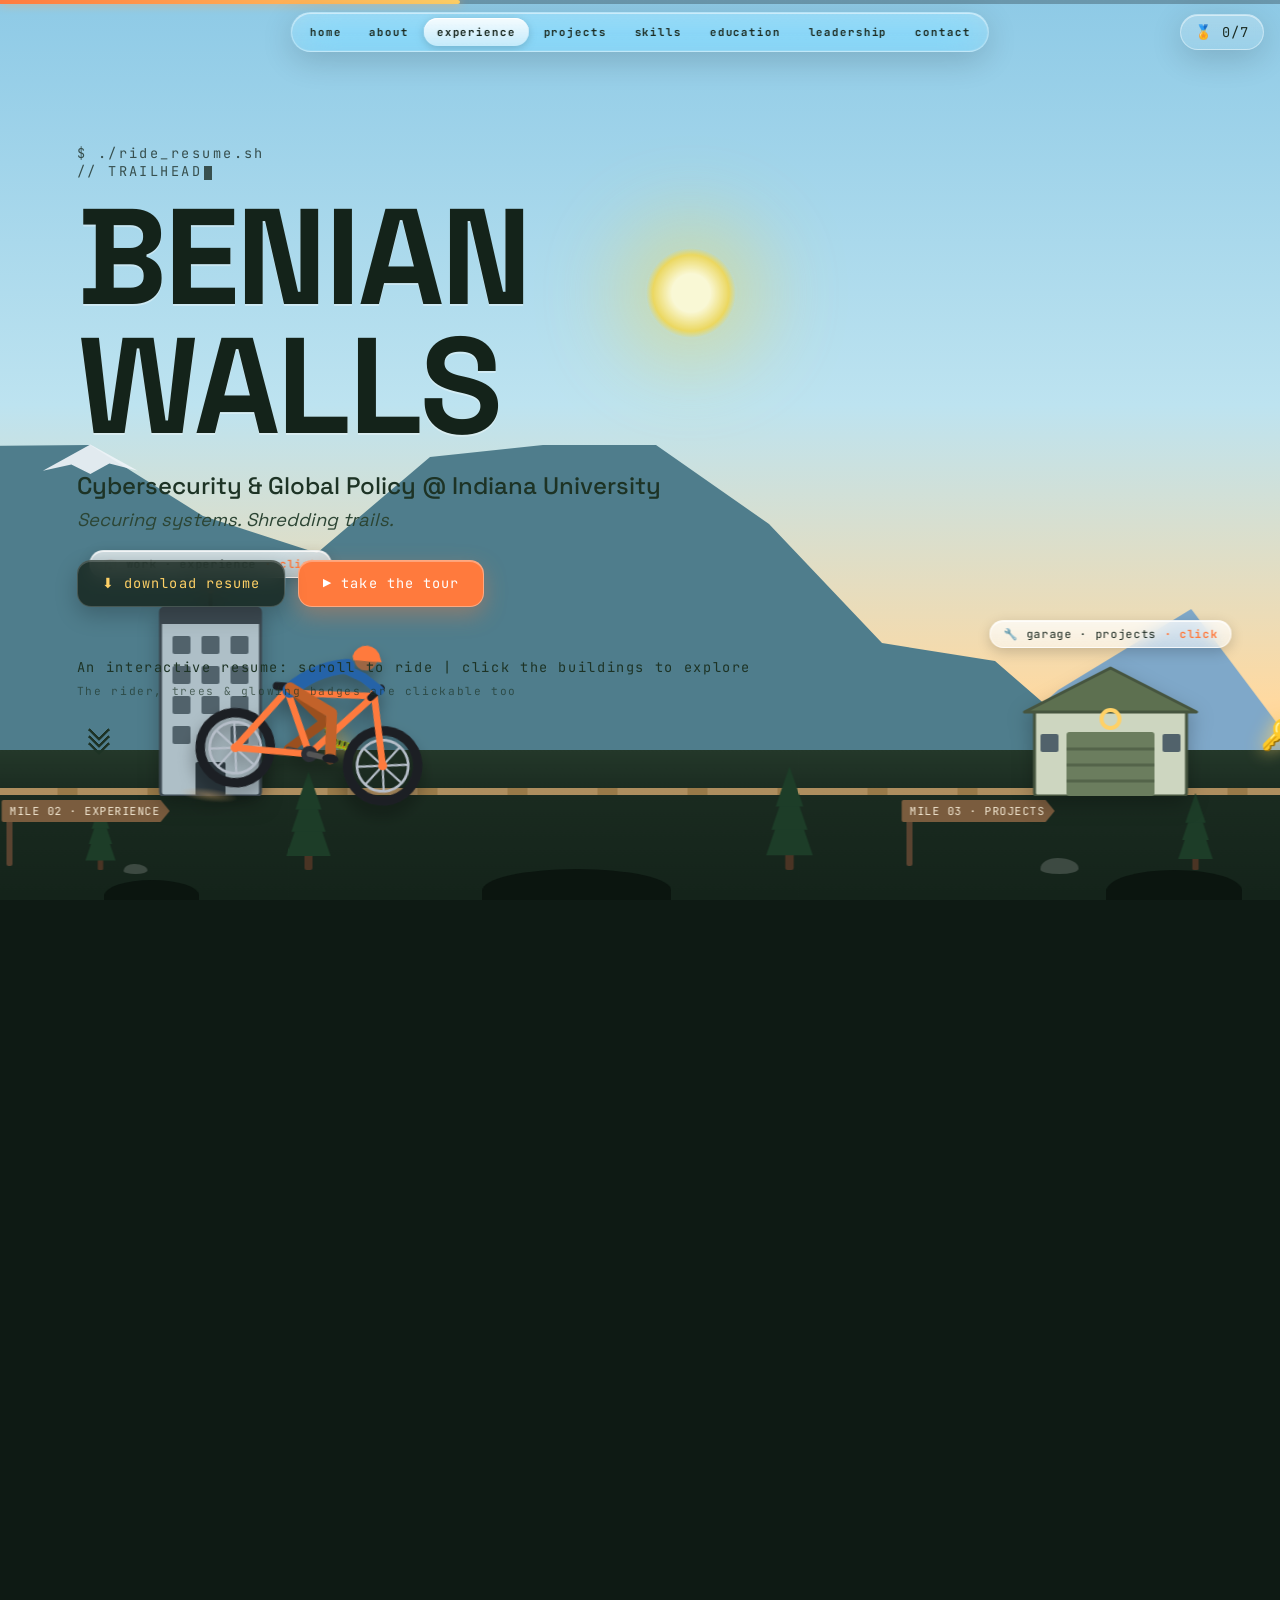
==== classic/index.html @ 5f579262 "Rebuild the trail world in 3D with three.js Replace the 2D SVG parallax scene with a procedural low-" ====
<!DOCTYPE html>
<html lang="en">
<head>
<meta charset="UTF-8" />
<meta name="viewport" content="width=device-width, initial-scale=1.0" />
<title>Benian Walls | Cybersecurity &amp; Global Policy</title>
<meta name="description" content="Benian Walls, cybersecurity student at Indiana University. Scroll to ride through my experience, projects, and skills." />
<meta name="theme-color" content="#8ecae6" />
<link rel="canonical" href="https://benianwalls.com/" />
<meta name="robots" content="noindex" />
<!-- link preview card (Open Graph + Twitter) -->
<meta property="og:type" content="website" />
<meta property="og:title" content="Benian Walls | Cybersecurity & Global Policy" />
<meta property="og:description" content="Scroll to ride: an interactive mountain-bike trail through my experience, projects, and skills. Securing systems, shredding trails." />
<meta property="og:url" content="https://benianwalls.com/" />
<meta property="og:image" content="https://benianwalls.com/assets/og.png" />
<meta property="og:image:width" content="1200" />
<meta property="og:image:height" content="630" />
<meta name="twitter:card" content="summary_large_image" />
<meta name="twitter:title" content="Benian Walls | Cybersecurity & Global Policy" />
<meta name="twitter:description" content="An interactive resume: scroll to ride through the mountains." />
<meta name="twitter:image" content="https://benianwalls.com/assets/og.png" />
<link rel="icon" href="data:image/svg+xml,<svg xmlns='http://www.w3.org/2000/svg' viewBox='0 0 100 100'><text y='.9em' font-size='90'>🚵</text></svg>" />
<link rel="preconnect" href="https://fonts.googleapis.com" />
<link rel="preconnect" href="https://fonts.gstatic.com" crossorigin />
<link href="https://fonts.googleapis.com/css2?family=Space+Grotesk:wght@400;500;700&family=JetBrains+Mono:wght@400;700&display=swap" rel="stylesheet" />
<link rel="stylesheet" href="style.css" />
<!-- Cloudflare Web Analytics -->
<script defer src='https://static.cloudflareinsights.com/beacon.min.js' data-cf-beacon='{"token": "f5797ab2a5e347eb9656a8737cb7e74e"}'></script>
<!-- End Cloudflare Web Analytics -->
</head>
<body>

<!-- ===== FIXED PARALLAX SCENE ===== -->
<div id="scene" aria-hidden="true">
  <div class="sky"></div>
  <div class="sky-night"></div>
  <div id="stars"></div>
  <div id="sun"></div>
  <div class="layer" id="mtn-far"></div>
  <div class="layer" id="mtn-mid"></div>
  <div class="layer" id="mtn-near"></div>
  <div class="layer" id="ground"></div>
  <div class="layer" id="foreground"></div>

  <!-- ===== THE BIKER ===== -->
  <div id="biker">
    <svg id="bike-svg" viewBox="0 0 200 145" xmlns="http://www.w3.org/2000/svg">
      <!-- far leg (drawn behind frame) -->
      <polyline id="leg-far" points="80,56 92,80 104,100" fill="none" stroke="#9a4f1e" stroke-width="7" stroke-linecap="round" stroke-linejoin="round"/>
      <line id="crank-far" x1="100" y1="103" x2="100" y2="119" stroke="#444" stroke-width="4" stroke-linecap="round"/>

      <!-- rear wheel -->
      <g class="wheel" id="wheel-rear">
        <circle cx="45" cy="105" r="26" fill="none" stroke="#1c1f24" stroke-width="7"/>
        <circle cx="45" cy="105" r="19" fill="none" stroke="#b6bec9" stroke-width="2"/>
        <g class="spokes" data-cx="45" data-cy="105">
          <line x1="45" y1="86" x2="45" y2="124" stroke="#b6bec9" stroke-width="1.6"/>
          <line x1="26" y1="105" x2="64" y2="105" stroke="#b6bec9" stroke-width="1.6"/>
          <line x1="31.6" y1="91.6" x2="58.4" y2="118.4" stroke="#b6bec9" stroke-width="1.6"/>
          <line x1="31.6" y1="118.4" x2="58.4" y2="91.6" stroke="#b6bec9" stroke-width="1.6"/>
        </g>
        <circle cx="45" cy="105" r="3.4" fill="#ff7a3d"/>
      </g>

      <!-- front wheel -->
      <g class="wheel" id="wheel-front">
        <circle cx="155" cy="105" r="26" fill="none" stroke="#1c1f24" stroke-width="7"/>
        <circle cx="155" cy="105" r="19" fill="none" stroke="#b6bec9" stroke-width="2"/>
        <g class="spokes" data-cx="155" data-cy="105">
          <line x1="155" y1="86" x2="155" y2="124" stroke="#b6bec9" stroke-width="1.6"/>
          <line x1="136" y1="105" x2="174" y2="105" stroke="#b6bec9" stroke-width="1.6"/>
          <line x1="141.6" y1="91.6" x2="168.4" y2="118.4" stroke="#b6bec9" stroke-width="1.6"/>
          <line x1="141.6" y1="118.4" x2="168.4" y2="91.6" stroke="#b6bec9" stroke-width="1.6"/>
        </g>
        <circle cx="155" cy="105" r="3.4" fill="#ff7a3d"/>
      </g>

      <!-- frame -->
      <g stroke="#ff7a3d" stroke-width="5" stroke-linecap="round" fill="none">
        <line x1="45" y1="105" x2="100" y2="103"/>          <!-- chainstay -->
        <line x1="100" y1="103" x2="78" y2="58"/>           <!-- seat tube -->
        <line x1="78" y1="58" x2="45" y2="105"/>            <!-- seat stay -->
        <line x1="100" y1="103" x2="140" y2="57"/>          <!-- down tube -->
        <line x1="78" y1="60" x2="138" y2="55"/>            <!-- top tube -->
        <line x1="142" y1="52" x2="155" y2="105"/>          <!-- fork -->
      </g>
      <circle cx="100" cy="103" r="6" fill="#2a2e35"/>      <!-- bb / chainring -->
      <!-- saddle + bars -->
      <line x1="70" y1="56" x2="86" y2="55" stroke="#1c1f24" stroke-width="6" stroke-linecap="round"/>
      <line x1="140" y1="56" x2="147" y2="48" stroke="#1c1f24" stroke-width="5" stroke-linecap="round"/>

      <!-- rider -->
      <g id="rider">
        <!-- torso -->
        <path d="M 80 58 Q 96 40 120 35" fill="none" stroke="#2563a8" stroke-width="11" stroke-linecap="round"/>
        <!-- arm -->
        <polyline points="118,37 133,42 146,50" fill="none" stroke="#2563a8" stroke-width="7" stroke-linecap="round" stroke-linejoin="round"/>
        <!-- head -->
        <circle cx="133" cy="28" r="8.5" fill="#9c6644"/>
        <!-- helmet -->
        <path d="M 123 27 A 10.5 10.5 0 0 1 143.5 26 L 145 29 L 124 30 Z" fill="#ff7a3d"/>
      </g>

      <!-- near leg (drawn in front) -->
      <line id="crank-near" x1="100" y1="103" x2="100" y2="87" stroke="#555" stroke-width="4" stroke-linecap="round"/>
      <polyline id="leg-near" points="80,56 96,76 100,87" fill="none" stroke="#c2622a" stroke-width="8" stroke-linecap="round" stroke-linejoin="round"/>
      <ellipse id="foot-near" cx="100" cy="87" rx="6" ry="3.4" fill="#1c1f24"/>

      <!-- headlight beam (appears at night) -->
      <polygon id="headlight" points="150,55 200,38 200,72" fill="url(#beam)" opacity="0"/>
      <defs>
        <linearGradient id="beam" x1="0" y1="0" x2="1" y2="0">
          <stop offset="0" stop-color="#fff3b0" stop-opacity="0.85"/>
          <stop offset="1" stop-color="#fff3b0" stop-opacity="0"/>
        </linearGradient>
      </defs>
    </svg>
    <div id="dust"></div>
  </div>
</div>

<!-- progress bar -->
<div id="trail-progress"><div id="trail-progress-fill"></div></div>

<!-- floating section dock -->
<nav id="topnav" class="mono" aria-label="Sections">
  <span id="nav-slider" aria-hidden="true"></span>
  <a href="#start" data-target="start">home</a>
  <a href="#about" data-target="about">about</a>
  <a href="#experience" data-target="experience">experience</a>
  <a href="#projects" data-target="projects">projects</a>
  <a href="#skills" data-target="skills">skills</a>
  <a href="#education" data-target="education">education</a>
  <a href="#leadership" data-target="leadership">leadership</a>
  <a href="#contact" data-target="contact">contact</a>
</nav>

<!-- badge counter -->
<div id="hud" class="mono" title="Glowing badges are hidden along the trail, click them!">🏅 <span id="badge-count">0</span>/<span id="badge-total">7</span></div>

<!-- hacker mode toggle (appears once all badges are collected) -->
<button id="hack-toggle" class="mono" hidden>ENTER HACKER MODE</button>
<div id="scanlines" aria-hidden="true"></div>

<!-- all-badges-collected toast -->
<div id="toast">
  <strong>🏆 TRAIL MASTER</strong>
  <p class="mono">All 7 badges collected. HACKER MODE unlocked.</p>
</div>

<!-- ===== SCROLLING CONTENT ===== -->
<main>

  <section class="panel hero" id="start">
    <div class="hero-inner">
      <p class="mono kicker" id="kicker"><span id="term-text"></span><span class="term-cursor" aria-hidden="true"></span></p>
      <h1>BENIAN<br/>WALLS</h1>
      <p class="subtitle">Cybersecurity &amp; Global Policy @ Indiana University</p>
      <p class="tagline">Securing systems. Shredding trails.</p>
      <div class="hero-actions">
        <a class="btn-resume mono" href="../assets/BenianWalls-Resume.pdf" download>⬇ download resume</a>
        <button class="btn-tour mono" id="tour-btn">▶ take the tour</button>
      </div>
      <div class="scroll-hint">
        <span class="mono">An interactive resume: scroll to ride | click the buildings to explore</span>
        <span class="mono hint2">The rider, trees &amp; glowing badges are clickable too</span>
        <button class="scroll-cta" id="scroll-cta" aria-label="Start the ride">
          <span class="cta-pill mono">swipe to ride <span class="pill-arrow">→</span></span>
          <span class="chev"></span>
          <span class="chev"></span>
          <span class="chev"></span>
        </button>
      </div>
    </div>
  </section>

  <!-- the ride: empty trail sections; the world landmarks carry the content -->
  <section class="panel" id="about"></section>
  <section class="panel" id="experience"></section>
  <section class="panel" id="projects"></section>
  <section class="panel" id="skills"></section>
  <section class="panel" id="education"></section>
  <section class="panel" id="leadership"></section>
  <section class="panel" id="contact"></section>

</main>

<!-- ===== LANDMARK POPUPS ===== -->
<div id="popups">

  <div class="popup" id="popup-about" role="dialog" aria-modal="true" aria-label="About Me">
    <div class="card popup-panel">
      <button class="popup-close" aria-label="Close">✕</button>
      <p class="mono kicker">MILE 01 · WHO'S RIDING</p>
      <h2>About Me</h2>
      <div class="about-flex">
        <img class="portrait" src="../assets/headshot.jpg" alt="Benian Walls" loading="lazy" onerror="this.style.display='none'" />
        <p>I’m a cybersecurity student at Indiana University’s Luddy School of Informatics, Computing, and Engineering, graduating in May 2028. I enjoy learning both the technical and broader sides of security, from working with vulnerability management, phishing simulations, and SIEM tools to understanding how cybersecurity impacts organizations and the world around us.</p>
      </div>
      <ul class="fact-list">
        <li><span class="mono">📍</span> Bloomington, IN</li>
        <li><span class="mono">🗣</span> Fluent in English &amp; Turkish</li>
        <li><span class="mono">🏅</span> Hudson &amp; Holland Scholar: merit program for academic excellence &amp; leadership</li>
        <li><span class="mono">🎓</span> Provost Scholarship recipient</li>
        <li><span class="mono">⏰</span> Off the clock: fishing, traveling, and finding new trails</li>
      </ul>
      <div class="photo-strip">
        <figure class="polaroid tilt-l">
          <img src="../assets/fishing.jpg" alt="Benian holding a freshly caught bass on a lake boardwalk" loading="lazy" onerror="this.closest('.polaroid').style.display='none'" />
          <figcaption class="mono">caught one 🎣</figcaption>
        </figure>
        <figure class="polaroid tilt-r">
          <img src="../assets/travel.jpg" alt="Benian in San Francisco with the Bay Bridge behind him" loading="lazy" onerror="this.closest('.polaroid').style.display='none'" />
          <figcaption class="mono">san francisco 🌉</figcaption>
        </figure>
        <figure class="polaroid tilt-l">
          <img src="../assets/bike.jpg" alt="Benian and a riding buddy holding their bikes in front of a covered bridge" loading="lazy" onerror="this.closest('.polaroid').style.display='none'" />
          <figcaption class="mono">actual trails 🚵</figcaption>
        </figure>
      </div>
    </div>
  </div>

  <div class="popup" id="popup-experience" role="dialog" aria-modal="true" aria-label="Experience">
    <div class="card popup-panel">
      <button class="popup-close" aria-label="Close">✕</button>
      <p class="mono kicker">MILE 02 · THE CLIMB</p>
      <h2>Experience</h2>

      <div class="job club-job">
        <img class="club-logo" src="../assets/indianapolis_airport_authority_logo.jpeg" alt="Indianapolis Airport Authority logo" loading="lazy" onerror="this.style.display='none'" />
        <div class="club-body">
        <div class="job-head">
          <h3>Cybersecurity Intern</h3>
          <span class="mono when">May - Aug 2026</span>
        </div>
        <p class="org">Indianapolis Airport Authority · Indianapolis, IN</p>
        <ul>
          <li>Supported enterprise cybersecurity operations through vulnerability management, asset inventory oversight, risk assessments, and compliance-related security activities</li>
          <li>Assisted SIEM monitoring, endpoint security management, threat investigation, and security awareness initiatives to strengthen organizational security posture</li>
        </ul>
        </div>
      </div>

      <div class="job club-job">
        <img class="club-logo" src="../assets/IUlogo.jpeg" alt="Indiana University logo" loading="lazy" onerror="this.style.display='none'" />
        <div class="club-body">
        <div class="job-head">
          <h3>Student IT Support</h3>
          <span class="mono when">Aug 2026 - Present</span>
        </div>
        <p class="org">Indiana University UITS · Bloomington, IN</p>
        <ul>
          <li>Providing technical support for students, faculty, and staff across account, device, Wi-Fi, and software issues</li>
          <li>Documenting tickets, troubleshooting issues, and solving problems while following IU service procedures</li>
        </ul>
        </div>
      </div>

      <div class="job club-job">
        <img class="club-logo" src="../assets/byteshield_sol.jpeg" alt="ByteShield Solutions logo" loading="lazy" onerror="this.style.display='none'" />
        <div class="club-body">
        <div class="job-head">
          <h3>Contracted Security Solutions Specialist</h3>
          <span class="mono when">Aug 2025 - Present</span>
        </div>
        <p class="org">ByteShield Solutions · Bloomington, IN</p>
        <ul>
          <li>Conducting Nessus scans to find security weaknesses, reporting 35+ high-risk issues per project with 95% remediation</li>
          <li>Reviewing firewalls, devices, and network rules, reducing unauthorized access attempts by 40%</li>
          <li>Creating phishing tests using GoPhish, helping reduce risky clicks by 45%</li>
        </ul>
        </div>
      </div>
    </div>
  </div>

  <div class="popup" id="popup-projects" role="dialog" aria-modal="true" aria-label="Projects">
    <div class="card popup-panel">
      <button class="popup-close" aria-label="Close">✕</button>
      <p class="mono kicker">MILE 03 · BUILDS</p>
      <h2>Projects</h2>

      <div class="project">
        <h3>MalwareScope <span class="mono tech">Python · PyTorch · scikit-learn · FastAPI · SHAP</span></h3>
        <p>ML-powered static malware detector for Windows PE files, training Random Forest and PyTorch neural-network models on the EMBER2018/2024 benchmarks; the best model detects 79% of malware at a deployable 0.1% false-positive rate. Added SHAP explainability, a calibrated UNCERTAIN band, and a VirusTotal cross-check, served through a FastAPI web dashboard, CLI, and a Chrome extension that scans downloads in real time.</p>
        <a class="repo-link mono" href="https://github.com/benianwalls/malwarescope" target="_blank" rel="noopener">view code on github ↗</a>
      </div>

      <div class="project">
        <h3>LLM Agent Security Lab <span class="mono tech">Python · Git</span></h3>
        <p>Built a vulnerable-and-defended LLM-agent environment to evaluate indirect prompt injection, mock data exfiltration, system prompt leakage, and unsafe tool execution in a controlled sandbox. Implemented guardrails outside the model: least-privilege tool access, output encoding, and recipient restrictions.</p>
        <a class="repo-link mono" href="https://github.com/benianwalls/llm-agent-security-lab" target="_blank" rel="noopener">view code on github ↗</a>
      </div>

      <div class="project">
        <h3>Python Port Scanner <span class="mono tech">Python</span></h3>
        <p>A Python tool that scans target IPs, identifies open ports, and assesses potential attack surfaces on target systems.</p>
        <a class="repo-link mono" href="https://github.com/benianwalls/Port_Scanner" target="_blank" rel="noopener">view code on github ↗</a>
      </div>
    </div>
  </div>

  <div class="popup" id="popup-skills" role="dialog" aria-modal="true" aria-label="Skills">
    <div class="card popup-panel">
      <button class="popup-close" aria-label="Close">✕</button>
      <p class="mono kicker">MILE 04 · GEAR CHECK</p>
      <h2>Skills</h2>
      <div class="skill-group">
        <h4 class="mono">SECURITY &amp; NETWORKING</h4>
        <div class="chips">
          <span>Nessus</span><span>Nmap</span><span>GoPhish</span><span>Arctic Wolf</span><span>Tanium</span><span>Wireshark</span><span>OWASP Top 10</span><span>NIST</span><span>CIS Controls</span>
        </div>
      </div>
      <div class="skill-group">
        <h4 class="mono">PROGRAMMING &amp; SCRIPTING</h4>
        <div class="chips">
          <span>Python</span><span>SQL</span><span>Java</span><span>JavaScript</span><span>HTML</span><span>CSS</span>
        </div>
      </div>
      <div class="skill-group">
        <h4 class="mono">SYSTEMS &amp; TOOLS</h4>
        <div class="chips">
          <span>Linux</span><span>Kali Linux</span><span>Git / GitHub</span><span>Windows</span><span>macOS</span><span>Terminal</span>
        </div>
      </div>
    </div>
  </div>

  <div class="popup" id="popup-education" role="dialog" aria-modal="true" aria-label="Education and Certificates">
    <div class="card popup-panel">
      <button class="popup-close" aria-label="Close">✕</button>
      <p class="mono kicker">MILE 05 · SUMMIT ROUTE</p>
      <h2>Education &amp; Certs</h2>
      <div class="job club-job">
        <img class="club-logo" src="../assets/IUlogo.jpeg" alt="Indiana University logo" loading="lazy" onerror="this.style.display='none'" />
        <div class="club-body">
        <div class="job-head">
          <h3>B.S. Cybersecurity &amp; Global Policy</h3>
          <span class="mono when">May 2028</span>
        </div>
        <p class="org">Indiana University | Luddy School of Informatics, Computing, and Engineering</p>
        <ul>
          <li>Minor: Central Eurasian Studies with Language</li>
        </ul>
        </div>
      </div>
      <div class="job club-job">
        <img class="club-logo" src="../assets/google.png" alt="Google logo" loading="lazy" onerror="this.style.display='none'" />
        <div class="club-body">
        <div class="job-head">
          <h3>Google Cybersecurity Certificate</h3>
          <span class="mono when">Oct 2025</span>
        </div>
        <p class="org">Coursera</p>
        <ul>
          <li>Network security, risk management, threat analysis, incident response; hands-on with Linux, Wireshark, and SQL</li>
        </ul>
        </div>
      </div>
    </div>
  </div>

  <div class="popup" id="popup-leadership" role="dialog" aria-modal="true" aria-label="Leadership">
    <div class="card popup-panel">
      <button class="popup-close" aria-label="Close">✕</button>
      <p class="mono kicker">MILE 06 · RIDING WITH THE PACK</p>
      <h2>Leadership</h2>
      <div class="job club-job">
        <img class="club-logo" src="../assets/ingineering.jpg" alt="INgineering at IU club logo" loading="lazy" onerror="this.style.display='none'" />
        <div class="club-body">
        <div class="job-head">
          <h3>President, Ingineering Club</h3>
          <span class="mono when">Apr 2026 - Present</span>
        </div>
        <p class="org">Indiana University</p>
        <ul>
          <li>Recruited and manage an executive board of 7 and a community of 400+ members</li>
          <li>Run day-to-day operations: events, meetings, and project coordination</li>
        </ul>
        </div>
      </div>
      <div class="job club-job">
        <img class="club-logo" src="../assets/cyberclub.jpeg" alt="IU Cybersecurity Club logo" loading="lazy" onerror="this.style.display='none'" />
        <div class="club-body">
        <div class="job-head">
          <h3>Member, Cybersecurity Club</h3>
          <span class="mono when">Sep 2024 - Present</span>
        </div>
        <p class="org">Indiana University</p>
        <ul>
          <li>Hands-on ethical hacking, threat analysis, and network defense; workshops on cloud security and malware analysis</li>
        </ul>
        </div>
      </div>
    </div>
  </div>

  <div class="popup" id="popup-contact" role="dialog" aria-modal="true" aria-label="Contact">
    <div class="card popup-panel contact-card">
      <button class="popup-close" aria-label="Close">✕</button>
      <p class="mono kicker">// END OF TRAIL</p>
      <h2>Let's Connect</h2>
      <p>Open to internships, security projects, and a good ride.</p>
      <div class="contact-links">
        <a href="mailto:bwalls06@outlook.com" class="contact-btn">📧 bwalls06@outlook.com</a>
        <a href="https://www.linkedin.com/in/benianwalls/" target="_blank" rel="noopener" class="contact-btn">💼 LinkedIn</a>
        <a href="https://github.com/benianwalls" target="_blank" rel="noopener" class="contact-btn">🐙 GitHub</a>
        <a href="../assets/BenianWalls-Resume.pdf" download class="contact-btn">📄 Download Resume</a>
      </div>
      <button class="back-to-start mono" id="back-to-start">⟲ ride back to the trailhead</button>
      <p class="mono footer-note">© 2026 Benian Walls · built with way too much time · <a href="../">3D version</a></p>
    </div>
  </div>

</div>

<script src="script.js"></script>
</body>
</html>
---- classic/style.css ----
/* ============ BASE ============ */
* { margin: 0; padding: 0; box-sizing: border-box; }

:root {
  --orange: #ff7a3d;
  --pine: #0e1a14;
  --ink: #16211b;
  --paper: rgba(250, 248, 242, 0.94);
  --mono: "JetBrains Mono", ui-monospace, monospace;
  --sans: "Space Grotesk", system-ui, sans-serif;
  --night: 0; /* 0 = day, 1 = night — driven by JS */
}

html { scroll-behavior: smooth; }

body {
  font-family: var(--sans);
  color: var(--ink);
  background: var(--pine);
  overflow-x: hidden;
  /* let the browser pan vertically; horizontal drags go to our ride handler */
  touch-action: pan-y pinch-zoom;
}

.mono { font-family: var(--mono); }

/* ============ FIXED SCENE ============ */
#scene {
  position: fixed;
  inset: 0;
  overflow: hidden;
  z-index: 0;
}

.sky {
  position: absolute; inset: 0;
  background: linear-gradient(to bottom, #8ecae6 0%, #bde3f0 45%, #ffd9a0 78%, #ffb677 100%);
}

.sky-night {
  position: absolute; inset: 0;
  background: linear-gradient(to bottom, #060a18 0%, #0d1530 50%, #2a2150 85%, #4a2b4d 100%);
  opacity: 0;
}

#stars {
  position: absolute; inset: 0 0 30% 0;
  opacity: 0;
}
#stars .star {
  position: absolute;
  background: #fff;
  border-radius: 50%;
  animation: twinkle 3s ease-in-out infinite;
}
@keyframes twinkle {
  0%, 100% { opacity: 0.9; }
  50% { opacity: 0.25; }
}

#sun {
  position: absolute;
  width: 90px; height: 90px;
  border-radius: 50%;
  background: radial-gradient(circle, #fff6d6 30%, #ffd166 60%, rgba(255, 209, 102, 0) 75%);
  box-shadow: 0 0 80px 30px rgba(255, 209, 102, 0.45);
  left: 70%; top: 18%;
}

.layer {
  position: absolute;
  bottom: 0; left: 0;
  will-change: transform;
}

#mtn-far  { height: 70vh; }
#mtn-mid  { height: 55vh; }
#mtn-near { height: 42vh; }
#ground   { height: 150px; }
#foreground { height: 90px; }

.layer svg { display: block; height: 100%; }

/* ground strip */
#ground .ground-base {
  position: absolute; inset: 0;
  background: linear-gradient(to bottom, #24382a 0%, #1a2b20 30%, #14231a 100%);
}
#ground .trail-line {
  position: absolute; left: 0; right: 0; top: 38px;
  height: 7px;
  background: repeating-linear-gradient(90deg, #c8a06a 0 70px, #b08850 70px 90px);
  border-radius: 4px;
  opacity: 0.85;
}

/* trees & rocks (built in JS) */
.tree {
  position: absolute;
  bottom: 30px;
  width: 0; height: 0;
}
.tree .canopy {
  position: absolute; bottom: 14px; left: 50%;
  transform: translateX(-50%);
  width: 0; height: 0;
  border-left: 22px solid transparent;
  border-right: 22px solid transparent;
  border-bottom: 64px solid #1d3d28;
}
.tree .canopy.c2 { bottom: 38px; border-bottom-width: 50px; border-left-width: 17px; border-right-width: 17px; }
.tree .canopy.c3 { bottom: 60px; border-bottom-width: 38px; border-left-width: 13px; border-right-width: 13px; }
.tree .trunk {
  position: absolute; bottom: 0; left: 50%;
  transform: translateX(-50%);
  width: 8px; height: 18px;
  background: #4a3424;
  border-radius: 2px;
}

.rock {
  position: absolute; bottom: 26px;
  background: #3d4a42;
  border-radius: 45% 55% 50% 50% / 70% 65% 35% 30%;
}

.signpost {
  position: absolute; bottom: 34px;
  width: 0;
}
.signpost .post {
  position: absolute; bottom: 0; left: -3px;
  width: 6px; height: 52px;
  background: #5a4330;
  border-radius: 2px;
}
.signpost .sign {
  position: absolute; bottom: 44px; left: -8px;
  background: #7a5c3e;
  color: #f5ead5;
  font-family: var(--mono);
  font-size: 11px;
  letter-spacing: 0.5px;
  padding: 4px 10px 4px 8px;
  white-space: nowrap;
  border-radius: 2px;
  clip-path: polygon(0 0, calc(100% - 9px) 0, 100% 50%, calc(100% - 9px) 100%, 0 100%);
  box-shadow: 0 2px 4px rgba(0,0,0,0.35);
}

/* landmarks — clickable buildings along the trail */
.landmark {
  position: absolute;
  bottom: 104px;
  display: flex;
  flex-direction: column;
  align-items: center;
  gap: 8px;
  cursor: pointer;
  transform-origin: bottom center;
  transition: transform 0.2s ease;
}
.landmark:hover { transform: scale(1.04); }
.landmark:focus-visible {
  outline: 3px solid var(--orange);
  outline-offset: 6px;
  border-radius: 8px;
}
.landmark svg { display: block; filter: drop-shadow(0 8px 10px rgba(0, 0, 0, 0.25)); }

.lm-label {
  font-size: 0.7rem;
  letter-spacing: 0.06em;
  white-space: nowrap;
  color: #14231a;
  background: linear-gradient(180deg, rgba(255, 255, 255, 0.75), rgba(255, 255, 255, 0.55));
  backdrop-filter: blur(8px);
  -webkit-backdrop-filter: blur(8px);
  border: 1px solid rgba(255, 255, 255, 0.6);
  border-radius: 99px;
  padding: 6px 13px;
  box-shadow: 0 4px 14px rgba(0, 0, 0, 0.18), inset 0 1px 0 rgba(255, 255, 255, 0.8);
  animation: label-bob 2.2s ease-in-out infinite;
}
.lm-click { color: var(--orange); font-weight: 700; }
@keyframes label-bob {
  0%, 100% { transform: translateY(0); }
  50% { transform: translateY(-7px); }
}

/* building windows: dark by day, warm glow at night */
.lm-window { fill: #51626b; transition: fill 0.6s ease; }
body.night .lm-window {
  fill: #ffd166;
  filter: drop-shadow(0 0 6px rgba(255, 209, 102, 0.8));
}

/* foreground bushes */
.bush {
  position: absolute; bottom: -12px;
  background: #0b150f;
  border-radius: 50% 50% 0 0;
}

/* ============ BIKER ============ */
#biker {
  position: absolute;
  left: 14%;
  bottom: 84px;
  width: 270px;
  will-change: transform;
  filter: drop-shadow(0 10px 8px rgba(0, 0, 0, 0.35));
}

#dust {
  position: absolute;
  left: 10px; bottom: 2px;
  width: 60px; height: 14px;
  border-radius: 50%;
  background: radial-gradient(ellipse, rgba(200, 160, 106, 0.55), transparent 70%);
  opacity: 0;
}

/* ============ PROGRESS BAR ============ */
#trail-progress {
  position: fixed;
  top: 0; left: 0; right: 0;
  height: 4px;
  background: rgba(0, 0, 0, 0.25);
  z-index: 50;
}
#trail-progress-fill {
  height: 100%;
  width: 0;
  background: linear-gradient(90deg, var(--orange), #ffd166);
  border-radius: 0 3px 3px 0;
  box-shadow: 0 0 10px rgba(255, 170, 80, 0.8);
}

::selection { background: var(--orange); color: #fff; }

/* ============ FLOATING SECTION DOCK ============ */
#topnav {
  position: fixed;
  top: 12px; left: 50%;
  transform: translateX(-50%);
  z-index: 55;
  display: flex;
  align-items: center;
  gap: 2px;
  padding: 5px;
  width: max-content;
  /* stay a centered pill — never stretch into the badge counter */
  max-width: calc(100vw - 240px);
  overflow-x: auto;
  touch-action: pan-x;
  scrollbar-width: none;
  border-radius: 99px;
  /* liquid glass: frosted tint + heavy blur with saturation boost */
  background: linear-gradient(180deg, rgba(255, 255, 255, 0.22), rgba(255, 255, 255, 0.08));
  backdrop-filter: blur(22px) saturate(180%);
  -webkit-backdrop-filter: blur(22px) saturate(180%);
  border: 1px solid rgba(255, 255, 255, 0.38);
  box-shadow:
    0 8px 32px rgba(0, 0, 0, 0.16),
    inset 0 1px 0 rgba(255, 255, 255, 0.5),
    inset 0 -1px 0 rgba(255, 255, 255, 0.08);
}
#topnav a {
  position: relative;
  z-index: 1;
  padding: 7px 13px;
  font-size: 0.68rem;
  font-weight: 700;
  letter-spacing: 0.08em;
  text-decoration: none;
  color: #1c2b21;
  cursor: pointer;
  border-radius: 99px;
  white-space: nowrap;
  transition: color 0.25s ease;
}
#topnav a:hover { color: #ff7a3d; }
#topnav a.active { color: #14231a; }
#nav-slider {
  position: absolute;
  top: 5px; bottom: 5px; left: 0;
  width: 0;
  background: linear-gradient(180deg, rgba(255, 255, 255, 0.9), rgba(255, 255, 255, 0.5));
  border-radius: 99px;
  box-shadow:
    0 2px 10px rgba(0, 0, 0, 0.18),
    inset 0 1px 0 rgba(255, 255, 255, 0.95);
  transition: transform 0.4s cubic-bezier(0.3, 0.8, 0.3, 1), width 0.4s cubic-bezier(0.3, 0.8, 0.3, 1);
}

/* at night the glass keeps its frost but the labels go light */
body.night #topnav a { color: #eef3ec; text-shadow: 0 1px 3px rgba(0, 0, 0, 0.45); }
body.night #topnav a:hover { color: #ffd166; }
body.night #topnav a.active { color: #14231a; text-shadow: none; }

/* badge HUD matches the glass */
#hud {
  background: linear-gradient(180deg, rgba(255, 255, 255, 0.22), rgba(255, 255, 255, 0.08)) !important;
  backdrop-filter: blur(22px) saturate(180%);
  -webkit-backdrop-filter: blur(22px) saturate(180%);
  border: 1px solid rgba(255, 255, 255, 0.38) !important;
  color: #1c2b21 !important;
  box-shadow: 0 8px 32px rgba(0, 0, 0, 0.16), inset 0 1px 0 rgba(255, 255, 255, 0.5);
}
body.night #hud { color: #ffd166 !important; }
body.hacked #topnav { background: rgba(2, 16, 8, 0.45); border-color: rgba(0, 255, 140, 0.25); }
body.hacked #topnav a { color: #7dffb0; }
body.hacked #topnav a.active { color: #02110a; }
body.hacked #nav-slider { background: #41ff9a; }

#topnav::-webkit-scrollbar { display: none; }

@media (max-width: 900px) {
  /* small screens: dock stays centered, allow internal scroll */
  #topnav { max-width: calc(100vw - 24px); }
  #topnav a { padding: 6px 10px; font-size: 0.6rem; }
}

/* ============ CONTENT ============ */
/* main + panels are transparent overlays — clicks must fall through
   to the scene; cards re-enable pointer events for their own content */
main { position: relative; z-index: 10; pointer-events: none; }

.panel {
  min-height: 100vh;
  display: flex;
  align-items: center;
  padding: 12vh 6vw;
}
.card, .hero-inner { pointer-events: auto; }

/* hero */
.hero { align-items: flex-start; padding-top: 16vh; }

/* cinematic entrance: hero copy rises in, staggered */
@keyframes rise-in {
  from { opacity: 0; transform: translateY(28px); }
  to { opacity: 1; transform: translateY(0); }
}
.hero-inner > * { animation: rise-in 0.85s cubic-bezier(0.2, 0.7, 0.3, 1) backwards; }
.hero-inner > *:nth-child(1) { animation-delay: 0.1s; }
.hero-inner > *:nth-child(2) { animation-delay: 0.25s; }
.hero-inner > *:nth-child(3) { animation-delay: 0.45s; }
.hero-inner > *:nth-child(4) { animation-delay: 0.6s; }
.hero-inner > *:nth-child(5) { animation-delay: 0.75s; }
.hero-inner > *:nth-child(6) { animation-delay: 0.95s; }

/* the biker rolls in from the left on load (backwards fill only, so the
   scroll-driven inline transform takes over once the entrance finishes) */
@keyframes biker-in {
  from { transform: translateX(-65vw); }
  to { transform: translateX(0); }
}
#biker { animation: biker-in 1.5s cubic-bezier(0.22, 0.9, 0.3, 1) 0.25s backwards; }
.hero-inner h1 {
  font-size: clamp(3.4rem, 11vw, 8.5rem);
  line-height: 0.95;
  letter-spacing: -0.02em;
  color: #14231a;
  text-shadow: 0 2px 0 rgba(255, 255, 255, 0.35);
}
.kicker {
  color: #14231a;
  font-size: 0.85rem;
  letter-spacing: 0.18em;
  margin-bottom: 0.8rem;
  opacity: 0.75;
  white-space: pre-line;
  min-height: 2.6em; /* reserve both terminal lines so typing doesn't shift the hero */
}
.term-cursor {
  display: inline-block;
  width: 0.55em;
  height: 1em;
  margin-left: 2px;
  background: currentColor;
  vertical-align: text-bottom;
  animation: term-blink 1s steps(1) infinite;
}
@keyframes term-blink {
  0%, 49% { opacity: 1; }
  50%, 100% { opacity: 0; }
}
.subtitle {
  margin-top: 1.2rem;
  font-size: clamp(1.05rem, 2.4vw, 1.5rem);
  font-weight: 500;
  color: #1d3325;
}
.tagline {
  margin-top: 0.4rem;
  font-size: clamp(0.95rem, 2vw, 1.15rem);
  color: #2c4534;
  font-style: italic;
}
.scroll-hint {
  margin-top: 3.2rem;
  display: flex;
  flex-direction: column;
  gap: 0.2rem;
  color: #1d3325;
  font-size: 0.85rem;
  letter-spacing: 0.12em;
  transition: opacity 0.5s ease, transform 0.5s ease;
}
/* fade the hint once the ride begins */
body.riding .scroll-hint {
  opacity: 0;
  transform: translateY(10px);
  pointer-events: none;
}
.scroll-cta {
  margin-top: 1.4rem;
  display: flex;
  flex-direction: column;
  align-items: center;
  width: fit-content;
  padding: 8px 14px;
  background: none;
  border: none;
  color: inherit;
  cursor: pointer;
}
.scroll-cta .chev {
  width: 16px;
  height: 16px;
  margin-top: -9px;
  border-right: 3px solid currentColor;
  border-bottom: 3px solid currentColor;
  border-radius: 1px;
  transform: rotate(45deg);
  animation: chev-cascade 1.8s ease-in-out infinite;
}
.scroll-cta .chev:nth-child(3) { animation-delay: 0.18s; }
.scroll-cta .chev:nth-child(4) { animation-delay: 0.36s; }
.scroll-cta:hover .chev { color: var(--orange); }
@keyframes chev-cascade {
  0%, 60%, 100% { opacity: 0.25; transform: rotate(45deg) translate(0, 0); }
  30% { opacity: 1; transform: rotate(45deg) translate(4px, 4px); }
}

/* phones: glass pill with a nudging arrow instead of bare chevrons */
.scroll-cta .cta-pill {
  display: none;
  align-items: center;
  gap: 0.55rem;
  padding: 11px 20px;
  font-size: 0.78rem;
  font-weight: 700;
  letter-spacing: 0.16em;
  text-transform: uppercase;
  color: #14231a;
  border: 1px solid rgba(255, 255, 255, 0.5);
  border-radius: 99px;
  background: linear-gradient(180deg, rgba(255, 255, 255, 0.55), rgba(255, 255, 255, 0.28));
  backdrop-filter: blur(14px) saturate(160%);
  -webkit-backdrop-filter: blur(14px) saturate(160%);
  box-shadow: 0 8px 24px rgba(0, 0, 0, 0.16), inset 0 1px 0 rgba(255, 255, 255, 0.7);
  animation: cta-pulse 2.2s ease-in-out infinite;
}
.scroll-cta .pill-arrow {
  display: inline-block;
  font-size: 1rem;
  line-height: 1;
  animation: arrow-nudge 1.4s ease-in-out infinite;
}
@keyframes cta-pulse {
  0%, 100% { box-shadow: 0 8px 24px rgba(0, 0, 0, 0.16), 0 0 0 0 rgba(255, 122, 61, 0.45), inset 0 1px 0 rgba(255, 255, 255, 0.7); }
  55% { box-shadow: 0 8px 24px rgba(0, 0, 0, 0.16), 0 0 0 14px rgba(255, 122, 61, 0), inset 0 1px 0 rgba(255, 255, 255, 0.7); }
}
@keyframes arrow-nudge {
  0%, 100% { transform: translateX(0); opacity: 0.65; }
  50% { transform: translateX(6px); opacity: 1; }
}
@media (max-width: 768px) {
  /* hide the scroll CTA on phones; it overlaps the bike */
  .scroll-cta { display: none; }
}

/* cards — liquid glass */
.card {
  max-width: 720px;
  background: linear-gradient(180deg, rgba(255, 255, 255, 0.72), rgba(255, 255, 255, 0.52));
  border-radius: 28px;
  padding: clamp(1.6rem, 4vw, 3rem);
  box-shadow:
    0 24px 60px rgba(0, 0, 0, 0.18),
    inset 0 1px 0 rgba(255, 255, 255, 0.75),
    inset 0 -1px 0 rgba(255, 255, 255, 0.15);
  border: 1px solid rgba(255, 255, 255, 0.5);
  backdrop-filter: blur(24px) saturate(180%);
  -webkit-backdrop-filter: blur(24px) saturate(180%);
}

.card .kicker { color: var(--orange); opacity: 1; }

.card h2 {
  font-size: clamp(2rem, 5vw, 3rem);
  margin-bottom: 1.4rem;
  letter-spacing: -0.01em;
  background: linear-gradient(100deg, #16211b 30%, #3e8e5a);
  -webkit-background-clip: text;
  background-clip: text;
  -webkit-text-fill-color: transparent;
}
body.hacked .card h2 { background: none; -webkit-text-fill-color: currentColor; }

.card p { line-height: 1.65; }

/* about photos */
.about-flex {
  display: flex;
  gap: 1.4rem;
  align-items: flex-start;
}
.portrait {
  width: 130px;
  height: 130px;
  object-fit: cover;
  object-position: top;
  border-radius: 50%;
  border: 4px solid var(--orange);
  box-shadow: 0 8px 22px rgba(0, 0, 0, 0.22);
  flex-shrink: 0;
}

.photo-strip {
  display: flex;
  flex-wrap: wrap;
  gap: 1.4rem;
  margin-top: 1.8rem;
  justify-content: center;
}
.polaroid {
  background: #fff;
  padding: 10px 10px 6px;
  border-radius: 4px;
  box-shadow: 0 10px 28px rgba(0, 0, 0, 0.28);
  transition: transform 0.25s ease;
}
.polaroid img {
  display: block;
  width: 190px;
  height: 230px;
  object-fit: cover;
  border-radius: 2px;
}
.polaroid figcaption {
  text-align: center;
  font-size: 0.72rem;
  color: #4a544c;
  padding: 7px 0 4px;
}
.tilt-l { transform: rotate(-2.5deg); }
.tilt-r { transform: rotate(2deg); }
.polaroid:hover { transform: rotate(0) scale(1.06); }

/* org logos next to jobs/clubs/schools */
.club-job { display: flex; gap: 1.1rem; align-items: flex-start; }
.club-body { flex: 1; min-width: 0; }
.club-logo {
  width: 60px;
  height: 60px;
  object-fit: contain;
  background: #fff;
  padding: 5px;
  border-radius: 16px;
  border: 1px solid rgba(20, 35, 26, 0.08);
  box-shadow: 0 6px 18px rgba(0, 0, 0, 0.12), inset 0 1px 0 rgba(255, 255, 255, 0.9);
  flex-shrink: 0;
  box-sizing: border-box;
}

.fact-list {
  list-style: none;
  margin-top: 1.4rem;
  display: grid;
  gap: 0.7rem;
}
.fact-list li {
  display: flex;
  gap: 0.7rem;
  align-items: baseline;
  line-height: 1.5;
}

/* jobs */
.job { margin-bottom: 1.8rem; }
.job:last-child { margin-bottom: 0; }
.job-head {
  display: flex;
  justify-content: space-between;
  align-items: baseline;
  flex-wrap: wrap;
  gap: 0.3rem;
}
.job h3 { font-size: 1.2rem; }
.when { font-size: 0.78rem; color: #6a7468; letter-spacing: 0.04em; margin-left: auto; white-space: nowrap; }
.org { font-size: 0.92rem; color: var(--orange); font-weight: 500; margin: 0.2rem 0 0.5rem; }
.job ul { padding-left: 1.2rem; display: grid; gap: 0.35rem; }
.job li { line-height: 1.55; }
.badge {
  font-family: var(--mono);
  font-size: 0.62rem;
  letter-spacing: 0.1em;
  text-transform: uppercase;
  background: linear-gradient(135deg, var(--orange), #ffb347);
  color: #fff;
  border-radius: 99px;
  padding: 3px 9px;
  vertical-align: middle;
  margin-left: 0.4rem;
  box-shadow: 0 2px 8px rgba(255, 122, 61, 0.35);
}

/* resume + repo links */
.hero-actions {
  margin-top: 1.8rem;
  display: flex;
  flex-wrap: wrap;
  align-items: center;
  gap: 0.8rem;
  pointer-events: auto;
}
.hero-actions .btn-resume { margin-top: 0; }
.btn-tour {
  font-size: 0.85rem;
  letter-spacing: 0.08em;
  color: #fff;
  background: var(--orange);
  padding: 0.85rem 1.5rem;
  border-radius: 14px;
  border: 1px solid rgba(255, 255, 255, 0.35);
  cursor: pointer;
  box-shadow: 0 8px 22px rgba(255, 122, 61, 0.35), inset 0 1px 0 rgba(255, 255, 255, 0.3);
  transition: transform 0.15s ease, background 0.15s ease, box-shadow 0.15s ease;
}
.btn-tour:hover {
  transform: translateY(-2px);
  background: #e8631f;
  box-shadow: 0 14px 30px rgba(255, 122, 61, 0.45);
}
body.hacked .btn-tour { background: #04140c; color: #41ff9a; border-color: #1f8f4f; }

.btn-resume {
  display: inline-block;
  margin-top: 1.8rem;
  font-size: 0.85rem;
  letter-spacing: 0.08em;
  background: rgba(20, 35, 26, 0.82);
  color: #ffd166;
  padding: 0.85rem 1.5rem;
  border-radius: 14px;
  border: 1px solid rgba(255, 255, 255, 0.18);
  text-decoration: none;
  backdrop-filter: blur(10px);
  -webkit-backdrop-filter: blur(10px);
  box-shadow: 0 8px 22px rgba(0, 0, 0, 0.22), inset 0 1px 0 rgba(255, 255, 255, 0.18);
  transition: transform 0.15s ease, background 0.15s ease, color 0.15s ease, box-shadow 0.15s ease;
}
.btn-resume:hover {
  transform: translateY(-2px);
  background: var(--orange);
  color: #fff;
  box-shadow: 0 14px 30px rgba(255, 122, 61, 0.4);
}

.repo-link {
  display: inline-block;
  margin-top: 0.55rem;
  font-size: 0.78rem;
  color: var(--orange);
  text-decoration: none;
  border-bottom: 1px dashed currentColor;
  padding-bottom: 1px;
}
.repo-link:hover { color: #c2531a; }

/* projects */
.project { margin-bottom: 1.6rem; }
.project:last-child { margin-bottom: 0; }
.project h3 { font-size: 1.15rem; margin-bottom: 0.45rem; }
.tech { font-size: 0.72rem; color: #6a7468; margin-left: 0.5rem; letter-spacing: 0.06em; }

/* skills */
.skill-group { margin-bottom: 1.4rem; }
.skill-group:last-child { margin-bottom: 0; }
.skill-group h4 {
  font-size: 0.75rem;
  letter-spacing: 0.16em;
  color: #6a7468;
  margin-bottom: 0.6rem;
}
.chips { display: flex; flex-wrap: wrap; gap: 0.5rem; }
.chips span {
  font-family: var(--mono);
  font-size: 0.8rem;
  background: rgba(20, 35, 26, 0.06);
  color: #1d3325;
  border: 1px solid rgba(20, 35, 26, 0.16);
  padding: 6px 13px;
  border-radius: 99px;
  box-shadow: inset 0 1px 0 rgba(255, 255, 255, 0.6);
  transition: background 0.2s ease, transform 0.2s ease;
}
.chips span:hover { background: rgba(255, 122, 61, 0.14); transform: translateY(-1px); }

/* contact */
.contact-card { text-align: center; max-width: 560px; margin: 0 auto; }
.contact-links {
  display: flex;
  flex-direction: column;
  gap: 0.8rem;
  margin: 1.8rem 0 2.4rem;
}
.contact-btn {
  display: block;
  text-decoration: none;
  font-family: var(--mono);
  font-size: 0.95rem;
  color: #14231a;
  background: rgba(255, 255, 255, 0.55);
  border: 1px solid rgba(20, 35, 26, 0.18);
  border-radius: 16px;
  padding: 0.9rem 1.2rem;
  backdrop-filter: blur(8px);
  -webkit-backdrop-filter: blur(8px);
  box-shadow: 0 4px 16px rgba(0, 0, 0, 0.08), inset 0 1px 0 rgba(255, 255, 255, 0.8);
  transition: transform 0.15s ease, background 0.15s ease, color 0.15s ease, box-shadow 0.15s ease;
}
.contact-btn:hover {
  background: var(--orange);
  border-color: var(--orange);
  color: #fff;
  transform: translateY(-3px);
  box-shadow: 0 12px 28px rgba(255, 122, 61, 0.35);
}
.back-to-start {
  display: block;
  width: 100%;
  margin-top: 1.1rem;
  font-family: var(--mono);
  font-size: 0.85rem;
  letter-spacing: 0.08em;
  color: #14231a;
  background: rgba(255, 255, 255, 0.4);
  border: 1px dashed rgba(20, 35, 26, 0.35);
  border-radius: 16px;
  padding: 0.85rem 1.2rem;
  cursor: pointer;
  transition: background 0.2s ease, color 0.2s ease, transform 0.2s ease;
}
.back-to-start:hover {
  background: var(--orange);
  border-color: var(--orange);
  color: #fff;
  transform: translateY(-2px);
}
body.hacked .back-to-start { background: #04140c; color: #7dffb0; border-color: #1f8f4f; }
body.hacked .back-to-start:hover { background: #00ff88; color: #02110a; }

.footer-note { font-size: 0.7rem; color: #8a948c; }

/* center most panels' cards, alternate slightly */
#about .card, #projects .card, #leadership .card { margin-left: auto; }
#contact { justify-content: center; }

/* ============ LANDMARK POPUPS ============ */
.popup {
  position: fixed;
  inset: 0;
  z-index: 110;
  display: none;
  align-items: center;
  justify-content: center;
  padding: 4vh 4vw;
  background: rgba(8, 14, 10, 0.45);
  backdrop-filter: blur(8px);
  -webkit-backdrop-filter: blur(8px);
}
.popup.open { display: flex; }
.popup-panel {
  position: relative;
  width: 100%;
  max-height: 90vh;
  overflow-y: auto;
  animation: popup-in 0.35s cubic-bezier(0.2, 0.9, 0.3, 1.15);
}
@keyframes popup-in {
  from { opacity: 0; transform: translateY(30px) scale(0.93); }
  to { opacity: 1; transform: translateY(0) scale(1); }
}
/* during the tour, cards drift in slowly instead of popping */
body.touring .popup-panel {
  animation: popup-in 1.1s cubic-bezier(0.2, 0.8, 0.3, 1) both;
}
.popup-close {
  position: absolute;
  top: 14px; right: 16px;
  width: 36px; height: 36px;
  border-radius: 50%;
  border: 1px solid rgba(20, 35, 26, 0.18);
  background: rgba(255, 255, 255, 0.65);
  cursor: pointer;
  font-size: 0.95rem;
  color: #14231a;
  transition: background 0.15s ease, color 0.15s ease, transform 0.2s ease;
}
.popup-close:hover { background: var(--orange); color: #fff; transform: rotate(90deg); }
@media (max-width: 640px) {
  /* bigger tap target on phones */
  .popup-close { width: 46px; height: 46px; font-size: 1.15rem; top: 10px; right: 12px; }
}
body.hacked .popup-close { background: #04140c; color: #41ff9a; border-color: #1f8f4f; }

/* reveal animation (kept for any future in-flow cards) */
.reveal {
  opacity: 0;
  transform: translateY(46px) scale(0.97);
  transition: opacity 0.8s ease, transform 0.8s cubic-bezier(0.2, 0.7, 0.3, 1);
}
.reveal.visible {
  opacity: 1;
  transform: translateY(0) scale(1);
}

/* ============ CLICKABLE WORLD ============ */
#biker, .tree, .rock, .signpost .sign, .collectible { cursor: pointer; }

/* tree shake (wrapper so it doesn't fight the per-tree scale) */
.sway { position: absolute; bottom: 0; left: 0; transform-origin: bottom center; }
.sway.shaking { animation: tree-shake 0.55s ease; }
@keyframes tree-shake {
  0%, 100% { transform: rotate(0); }
  20% { transform: rotate(7deg); }
  45% { transform: rotate(-6deg); }
  70% { transform: rotate(3deg); }
}

.rock.bouncing { animation: rock-bounce 0.45s ease; }
@keyframes rock-bounce {
  0%, 100% { transform: translateY(0); }
  40% { transform: translateY(-16px); }
  70% { transform: translateY(0); }
  85% { transform: translateY(-6px); }
}

/* collectible badges */
.collectible {
  position: absolute;
  bottom: 150px;
  font-size: 30px;
  line-height: 1;
  user-select: none;
  filter: drop-shadow(0 0 9px rgba(255, 209, 102, 0.9));
  animation: float-bob 2.4s ease-in-out infinite;
}
@keyframes float-bob {
  0%, 100% { transform: translateY(0); }
  50% { transform: translateY(-13px); }
}
.collectible.collected { animation: badge-pop 0.55s ease forwards; pointer-events: none; }
@keyframes badge-pop {
  40% { transform: scale(1.6) rotate(12deg); opacity: 1; }
  100% { transform: scale(0) rotate(40deg); opacity: 0; }
}

/* badge HUD */
#hud {
  position: fixed;
  top: 14px; right: 16px;
  z-index: 60;
  background: rgba(14, 26, 20, 0.82);
  color: #ffd166;
  font-size: 0.85rem;
  letter-spacing: 0.08em;
  padding: 8px 14px;
  border-radius: 99px;
  border: 1px solid rgba(255, 209, 102, 0.35);
  backdrop-filter: blur(4px);
}
#hud.bump { animation: hud-bump 0.35s ease; }
@keyframes hud-bump {
  40% { transform: scale(1.18); }
  100% { transform: scale(1); }
}

/* "+1" floater */
.floater {
  position: fixed;
  z-index: 70;
  pointer-events: none;
  font-family: var(--mono);
  font-weight: 700;
  color: #ffd166;
  text-shadow: 0 1px 3px rgba(0, 0, 0, 0.5);
  animation: rise 0.9s ease-out forwards;
}
@keyframes rise {
  to { transform: translateY(-52px); opacity: 0; }
}

/* confetti */
.confetti-piece {
  position: fixed;
  top: -14px;
  width: 9px; height: 14px;
  z-index: 80;
  pointer-events: none;
  animation: confetti-fall linear forwards;
}
@keyframes confetti-fall {
  to { transform: translateY(112vh) rotate(720deg); }
}

/* toast */
#toast {
  position: fixed;
  top: 50%; left: 50%;
  transform: translate(-50%, -50%) scale(0.8);
  z-index: 90;
  background: linear-gradient(180deg, rgba(255, 255, 255, 0.8), rgba(255, 255, 255, 0.62));
  backdrop-filter: blur(24px) saturate(180%);
  -webkit-backdrop-filter: blur(24px) saturate(180%);
  border: 1px solid rgba(255, 255, 255, 0.6);
  outline: 2px solid var(--orange);
  border-radius: 22px;
  padding: 1.6rem 2.2rem;
  text-align: center;
  box-shadow: 0 24px 70px rgba(0, 0, 0, 0.45);
  opacity: 0;
  pointer-events: none;
  transition: opacity 0.35s ease, transform 0.35s cubic-bezier(0.2, 0.7, 0.3, 1.4);
}
#toast.show { opacity: 1; transform: translate(-50%, -50%) scale(1); }
#toast strong { font-size: 1.3rem; letter-spacing: 0.06em; }
#toast p { margin-top: 0.5rem; font-size: 0.78rem; color: #5a6458; }

.hint2 { font-size: 0.7rem; opacity: 0.65; margin-top: 0.3rem; }

/* ============ HACKER MODE (unlocked at 7/7 badges) ============ */
#hack-toggle {
  position: fixed;
  top: 60px; right: 16px;
  z-index: 60;
  font-family: var(--mono);
  font-size: 0.72rem;
  letter-spacing: 0.12em;
  background: #04140c;
  color: #41ff9a;
  border: 1px solid #1f8f4f;
  border-radius: 99px;
  padding: 7px 13px;
  cursor: pointer;
  text-shadow: 0 0 8px rgba(0, 255, 140, 0.5);
  animation: hack-pulse 2.2s ease-in-out infinite;
}
@keyframes hack-pulse {
  0%, 100% { box-shadow: 0 0 6px rgba(0, 255, 140, 0.25); }
  50% { box-shadow: 0 0 16px rgba(0, 255, 140, 0.6); }
}

#scanlines {
  position: fixed; inset: 0;
  z-index: 95;
  pointer-events: none;
  display: none;
  background: repeating-linear-gradient(0deg, rgba(0, 0, 0, 0.16) 0 2px, transparent 2px 4px);
  mix-blend-mode: multiply;
}
body.hacked #scanlines { display: block; animation: flicker 4s linear infinite; }
@keyframes flicker {
  0%, 100% { opacity: 0.9; }
  92% { opacity: 0.9; }
  93% { opacity: 0.55; }
  94% { opacity: 0.9; }
  97% { opacity: 0.7; }
}

body.hacked #scene { filter: brightness(0.5) saturate(0.45) hue-rotate(75deg); }
body.hacked { background: #020805; }

body.hacked .card {
  background: rgba(3, 16, 9, 0.92);
  border-color: rgba(0, 255, 140, 0.22);
  color: #7dffb0;
  box-shadow: 0 24px 60px rgba(0, 0, 0, 0.55), 0 0 28px rgba(0, 255, 140, 0.07);
}
body.hacked .card h2, body.hacked .card h3 {
  color: #b8ffd6;
  text-shadow: 0 0 10px rgba(0, 255, 140, 0.45);
}
body.hacked .card .kicker { color: #00ff88; }
body.hacked .org { color: #2fd97e; }
body.hacked .when, body.hacked .tech, body.hacked .skill-group h4 { color: #3f9c6b; }
body.hacked .chips span { background: #052a18; color: #7dffb0; border: 1px solid #16623a; }
body.hacked .badge { background: #0b3d24; }
body.hacked .repo-link { color: #41ff9a; }
body.hacked .polaroid { background: #0a1f14; }
body.hacked .polaroid figcaption { color: #5fcf91; }
body.hacked .contact-btn { background: #04140c; color: #7dffb0; border-color: #1f8f4f; }
body.hacked .contact-btn:hover { background: #00ff88; color: #02110a; border-color: #00ff88; }
body.hacked .footer-note { color: #2e6b48; }
body.hacked .hero-inner h1 { color: #aaffcf; text-shadow: 0 0 22px rgba(0, 255, 140, 0.5); }
body.hacked .hero-inner .subtitle, body.hacked .hero-inner .tagline,
body.hacked .hero-inner .kicker, body.hacked .scroll-hint { color: #6fdf9f; }
body.hacked .btn-resume { background: #04140c; color: #41ff9a; border: 1px solid #1f8f4f; }
body.hacked #toast { background: #04140c; border-color: #00ff88; color: #b8ffd6; }
body.hacked #toast p { color: #5fcf91; }

/* ============ RESPONSIVE ============ */
@media (max-width: 640px) {
  #biker { width: 175px; bottom: 92px; left: 8%; }
  .panel { padding: 10vh 5vw; }
  .signpost .sign { font-size: 9px; }
  .about-flex { flex-direction: column; align-items: center; text-align: left; }
  .polaroid img { width: 150px; height: 185px; }
}

@media (prefers-reduced-motion: reduce) {
  html { scroll-behavior: auto; }
  .reveal { opacity: 1; transform: none; transition: none; }
  .scroll-cta .chev { animation: none; opacity: 0.7; }
  .scroll-cta .cta-pill, .scroll-cta .pill-arrow { animation: none; }
  .hero-inner > *, #biker { animation: none; }
  .term-cursor { animation: none; }
}

/* on small screens the dock needs the full top row — HUD drops below it
   (kept at the end of the file so it wins over the base positions) */
@media (max-width: 900px) {
  #hud { top: 64px; }
  #hack-toggle { top: 110px; }
}
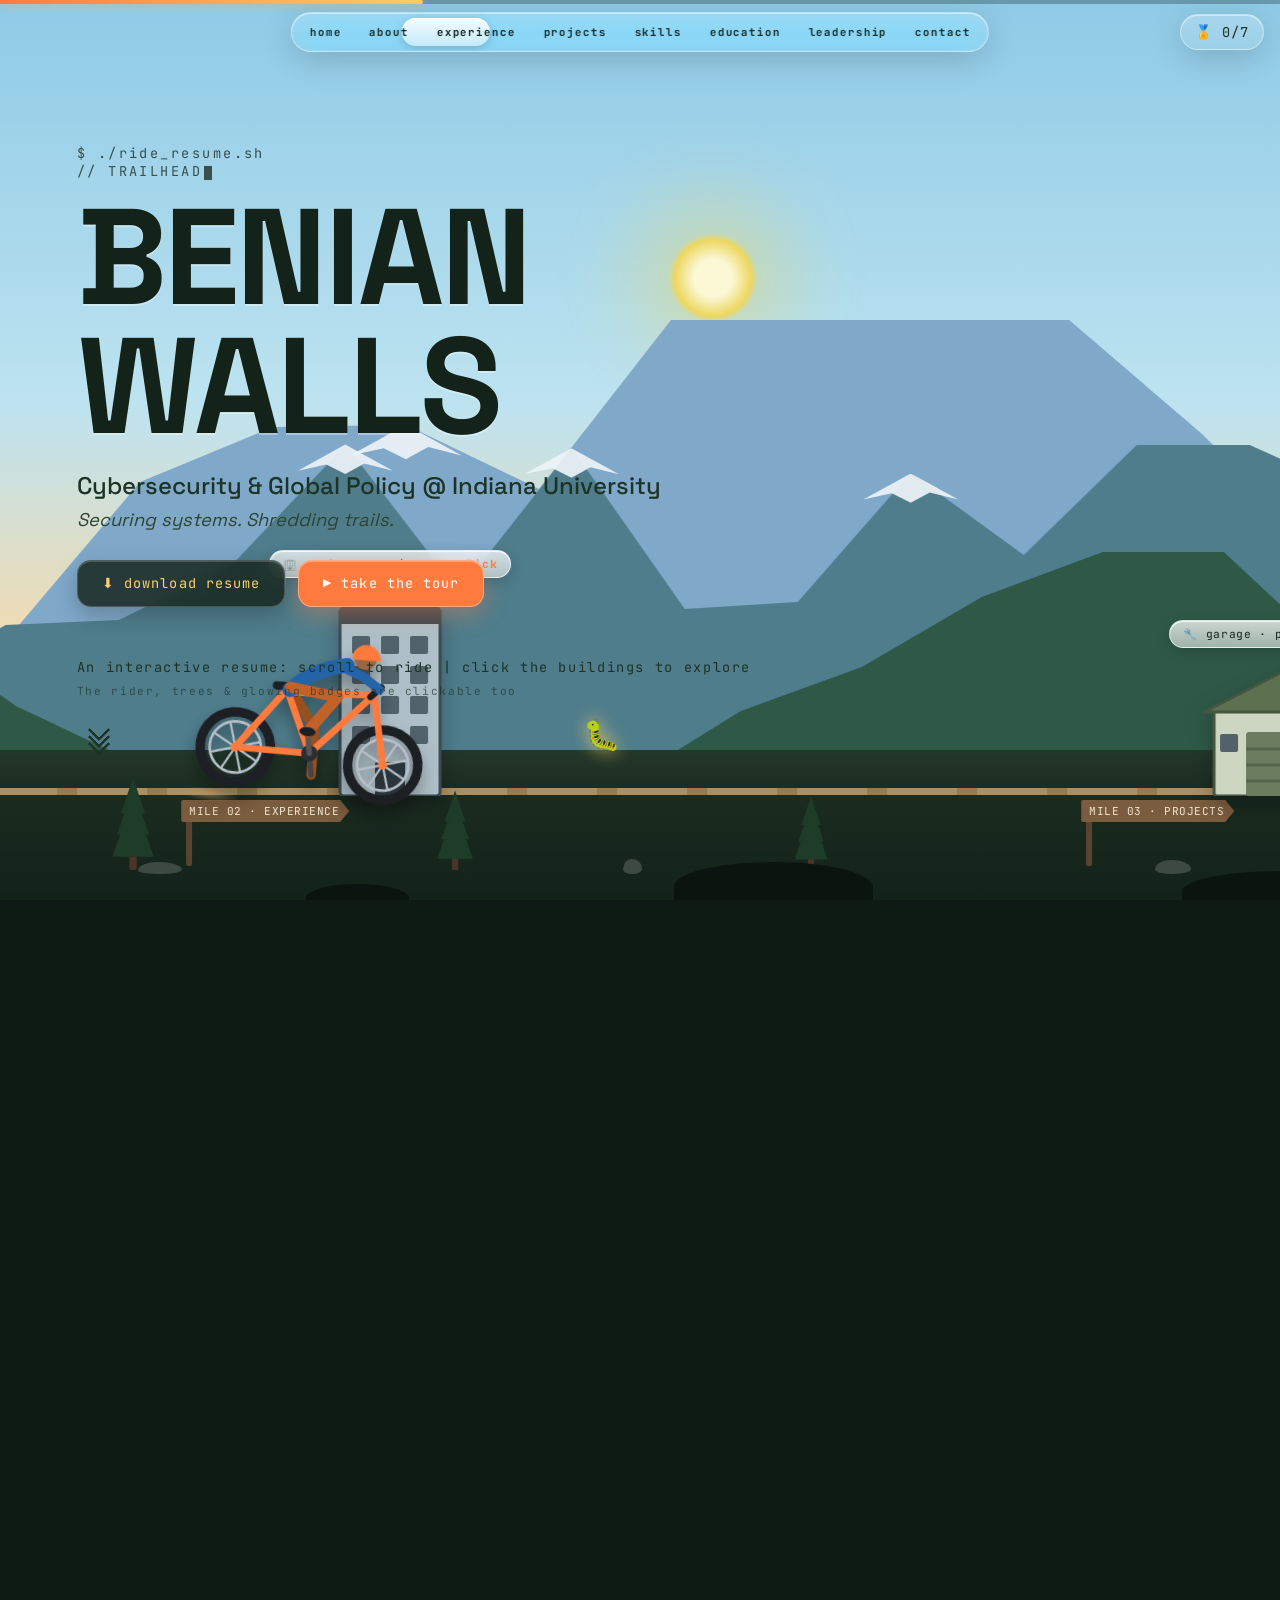
==== commit fcdec3a7: "Refresh headshot and resume; professional design pass - New headshot and resume PDF; site content, 3" ====
--- a/classic/index.html
+++ b/classic/index.html
@@ -262,14 +262,13 @@
         <img class="club-logo" src="../assets/byteshield_sol.jpeg" alt="ByteShield Solutions logo" loading="lazy" onerror="this.style.display='none'" />
         <div class="club-body">
         <div class="job-head">
-          <h3>Contracted Security Solutions Specialist</h3>
+          <h3>Security Solutions Specialist (Contract)</h3>
           <span class="mono when">Aug 2025 - Present</span>
         </div>
         <p class="org">ByteShield Solutions · Bloomington, IN</p>
         <ul>
-          <li>Conducting Nessus scans to find security weaknesses, reporting 35+ high-risk issues per project with 95% remediation</li>
-          <li>Reviewing firewalls, devices, and network rules, reducing unauthorized access attempts by 40%</li>
-          <li>Creating phishing tests using GoPhish, helping reduce risky clicks by 45%</li>
+          <li>Identify 35+ high-risk issues per project through Nessus scans and network reviews, achieving 95% remediation</li>
+          <li>Design phishing tests using GoPhish, helping reduce risky clicks by 45% and strengthening employee security awareness</li>
         </ul>
         </div>
       </div>
@@ -290,7 +289,7 @@
 
       <div class="project">
         <h3>LLM Agent Security Lab <span class="mono tech">Python · Git</span></h3>
-        <p>Built a vulnerable-and-defended LLM-agent environment to evaluate indirect prompt injection, mock data exfiltration, system prompt leakage, and unsafe tool execution in a controlled sandbox. Implemented guardrails outside the model: least-privilege tool access, output encoding, and recipient restrictions.</p>
+        <p>Built a vulnerable-and-defended LLM-agent environment to evaluate indirect prompt injection, mock data exfiltration, system prompt leakage, and unsafe tool execution in a controlled sandbox. Implemented model-independent guardrails, including least-privilege tool access, output encoding, and recipient restrictions.</p>
         <a class="repo-link mono" href="https://github.com/benianwalls/llm-agent-security-lab" target="_blank" rel="noopener">view code on github ↗</a>
       </div>
 
@@ -342,7 +341,8 @@
         </div>
         <p class="org">Indiana University | Luddy School of Informatics, Computing, and Engineering</p>
         <ul>
-          <li>Minor: Central Eurasian Studies with Language</li>
+          <li>GPA: 3.63 / 4.0</li>
+          <li>Minor: Central Eurasian Studies with a Language</li>
         </ul>
         </div>
       </div>
@@ -382,15 +382,16 @@
         </div>
       </div>
       <div class="job club-job">
-        <img class="club-logo" src="../assets/cyberclub.jpeg" alt="IU Cybersecurity Club logo" loading="lazy" onerror="this.style.display='none'" />
-        <div class="club-body">
-        <div class="job-head">
-          <h3>Member, Cybersecurity Club</h3>
-          <span class="mono when">Sep 2024 - Present</span>
+        
+        <div class="club-body">
+        <div class="job-head">
+          <h3>Campus Lead, OpenAI Student Collective</h3>
+          <span class="mono when">Aug 2026 - Present</span>
         </div>
         <p class="org">Indiana University</p>
         <ul>
-          <li>Hands-on ethical hacking, threat analysis, and network defense; workshops on cloud security and malware analysis</li>
+          <li>Selected as 1 of 120 undergraduate Campus Leads worldwide for OpenAI’s Student Collective, a global program advancing practical and responsible AI education on university campuses</li>
+          <li>Co-lead Indiana University’s workshops, Studio Hours, and showcases where students build with ChatGPT and Codex</li>
         </ul>
         </div>
       </div>
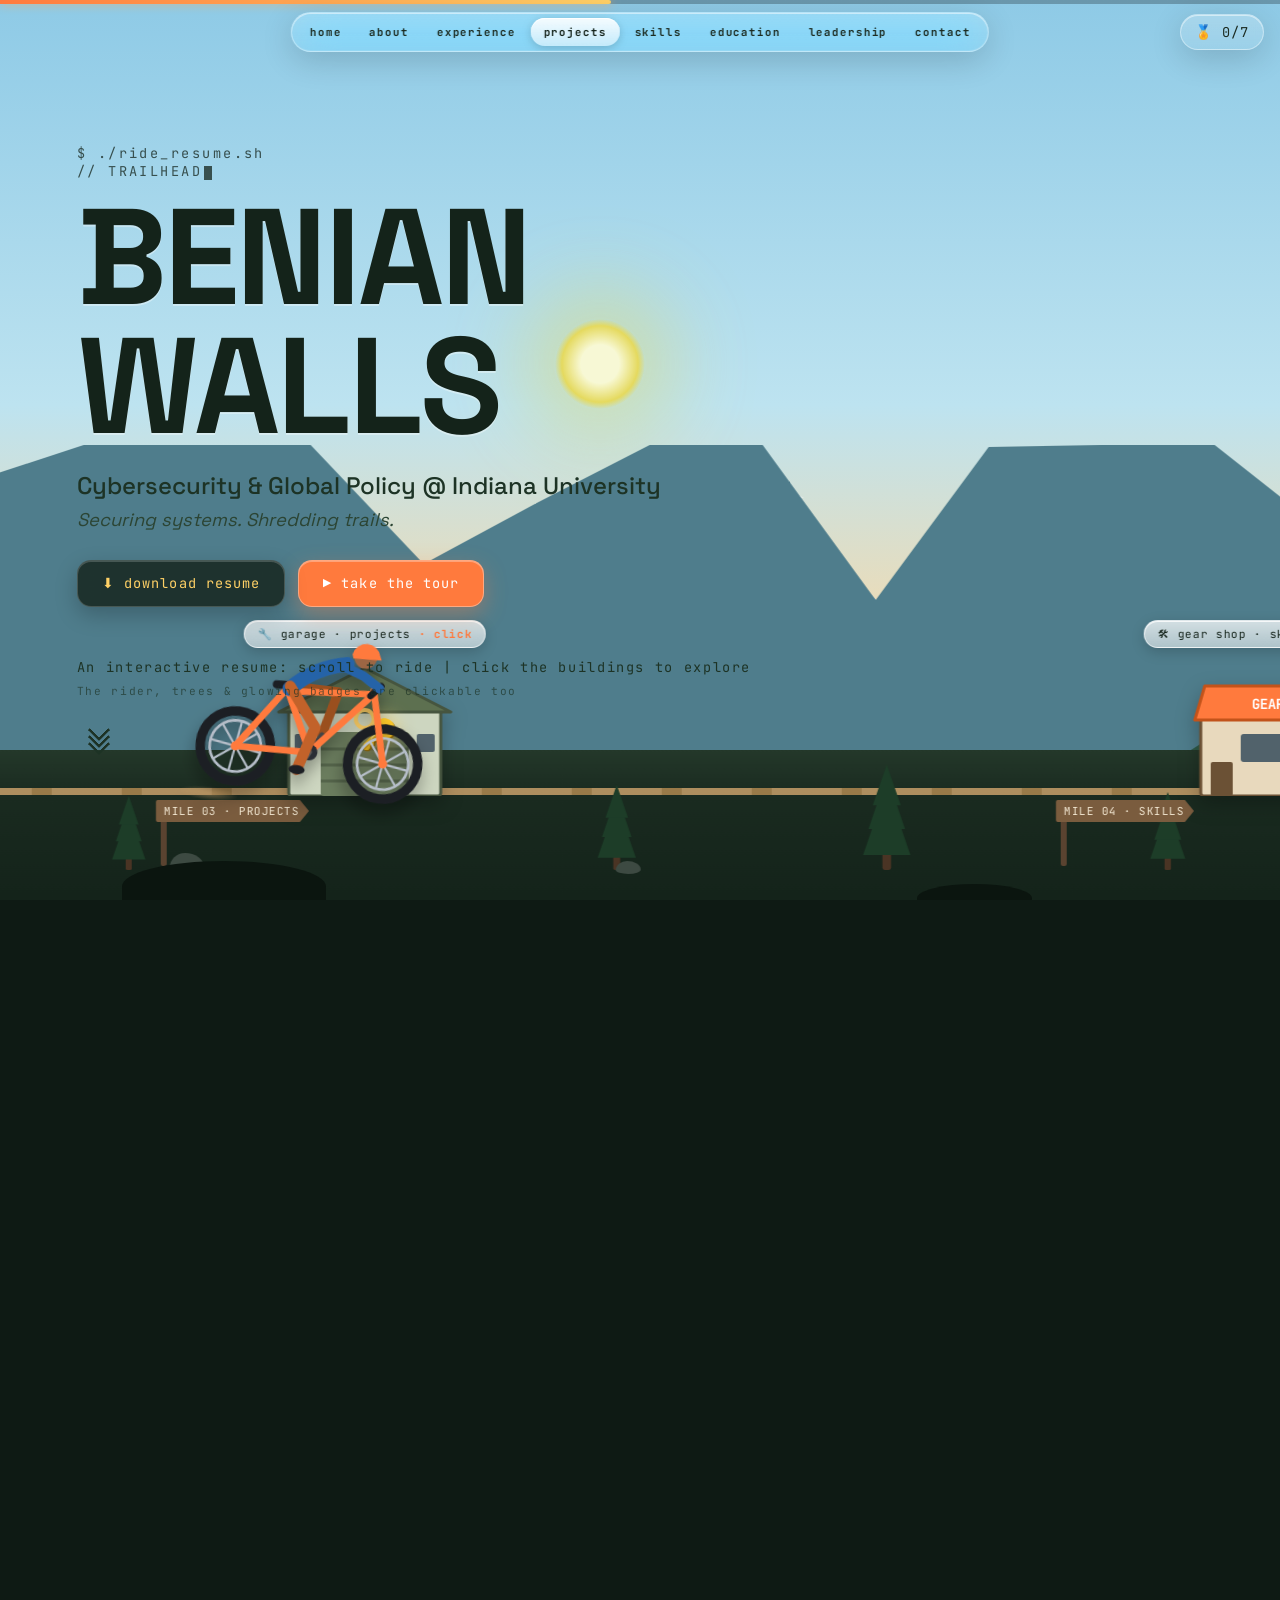
==== commit 112e90df: "Restore Cybersecurity Club membership Co-Authored-By: Claude Fable 5.2 <noreply@anthropic.com>" ====
--- a/classic/index.html
+++ b/classic/index.html
@@ -394,6 +394,19 @@
           <li>Co-lead Indiana University’s workshops, Studio Hours, and showcases where students build with ChatGPT and Codex</li>
         </ul>
         </div>
+      <div class="job club-job">
+        <img class="club-logo" src="../assets/cyberclub.jpeg" alt="IU Cybersecurity Club logo" loading="lazy" onerror="this.style.display='none'" />
+        <div class="club-body">
+        <div class="job-head">
+          <h3>Member, Cybersecurity Club</h3>
+          <span class="mono when">Sep 2024 - Present</span>
+        </div>
+        <p class="org">Indiana University</p>
+        <ul>
+          <li>Hands-on ethical hacking, threat analysis, and network defense; workshops on cloud security and malware analysis</li>
+        </ul>
+        </div>
+      </div>
       </div>
     </div>
   </div>
